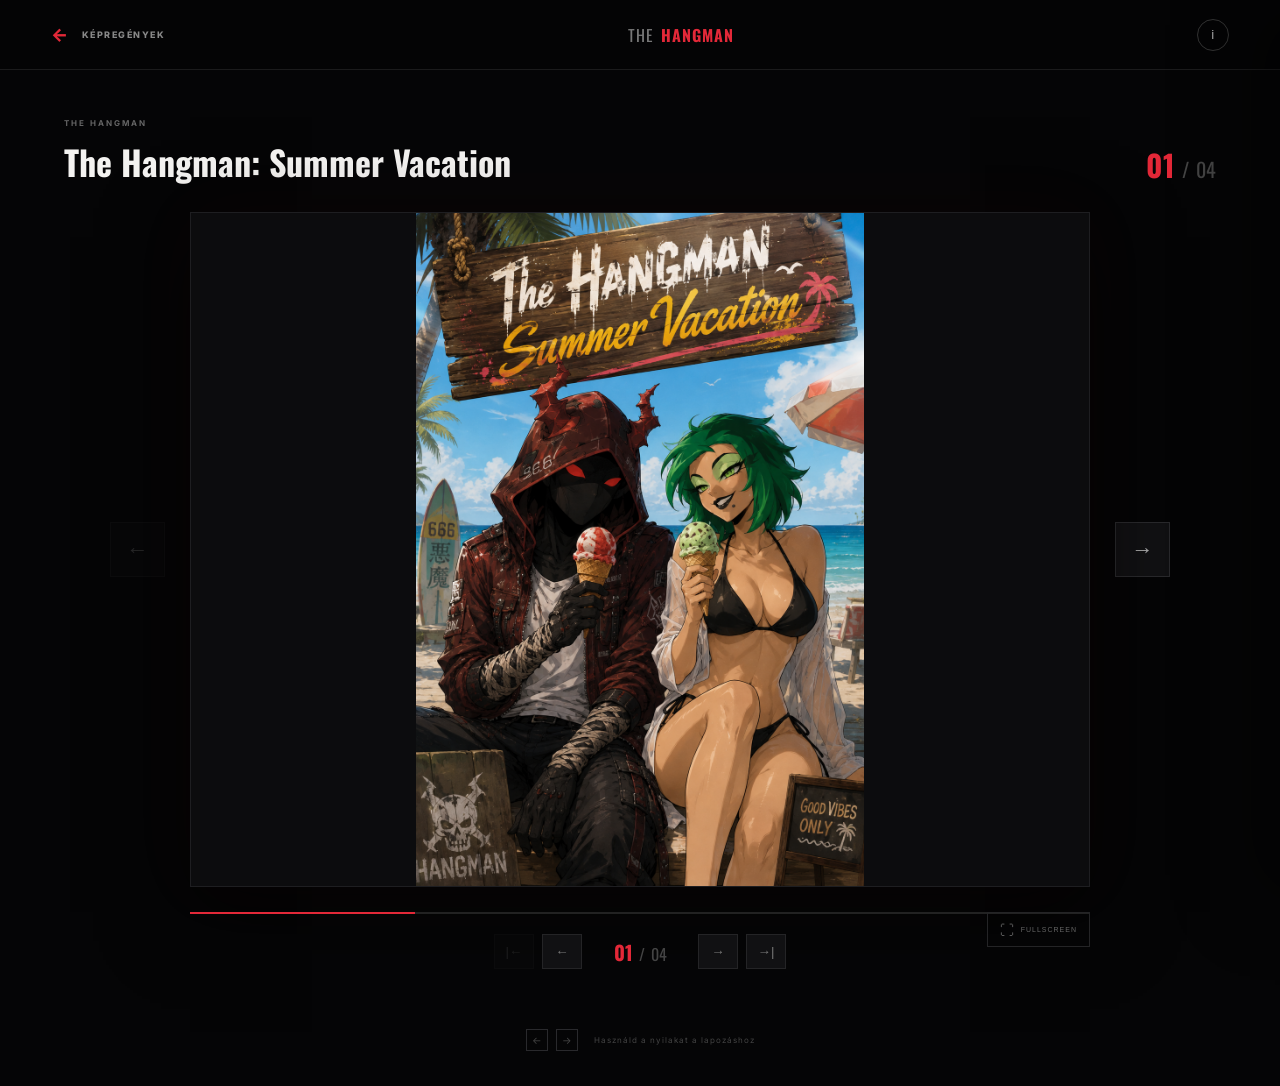
==== kepregeny.html @ f6c40717 "the hangman" ====
<!DOCTYPE html>
<html lang="hu">
<head>
<meta charset="UTF-8">
<meta name="viewport" content="width=device-width, initial-scale=1.0">
<title>Képregény olvasó | The Hangman</title>
<link rel="stylesheet" href="styles.css">
<link rel="preconnect" href="https://fonts.googleapis.com">
<link rel="preconnect" href="https://fonts.gstatic.com" crossorigin>
<link href="https://fonts.googleapis.com/css2?family=Inter:wght@400;500;600;700;800&family=Oswald:wght@400;500;600;700&display=swap" rel="stylesheet">
</head>

<body class="reader-body">

<header class="reader-navbar">

    <a href="kepregenyek.html" class="reader-back">
        <span>←</span>
        KÉPREGÉNYEK
    </a>

    <div class="reader-title">
        <span>THE</span>
        <strong>HANGMAN</strong>
    </div>

    <button class="reader-info-button" onclick="toggleInfo()">
        i
    </button>

</header>


<main class="reader">

    <div class="reader-top">

        <div class="reader-series">
            <span>THE HANGMAN</span>
            <h1 id="comicTitle">BETÖLTÉS...</h1>
        </div>

        <div class="reader-page-count">
            <strong id="currentPage">01</strong>
            <span>/</span>
            <span id="totalPages">01</span>
        </div>

    </div>


    <div class="reader-area">

        <button
            class="reader-arrow reader-prev"
            id="prevButton"
            onclick="previousPage()">

            <span>←</span>

        </button>


        <div class="comic-viewer" id="comicViewer">

            <div class="loading">
                <div class="loading-spinner"></div>
                <span>KÉPREGÉNY BETÖLTÉSE...</span>
            </div>

            <img
                id="comicPage"
                src=""
                alt="Képregény oldal">

            <div class="page-click-left" onclick="previousPage()"></div>
            <div class="page-click-right" onclick="nextPage()"></div>

        </div>


        <button
            class="reader-arrow reader-next"
            id="nextButton"
            onclick="nextPage()">

            <span>→</span>

        </button>

    </div>


    <div class="reader-controls">

        <div class="reader-progress">

            <div class="progress-track">
                <div
                    class="progress-fill"
                    id="progressFill">
                </div>
            </div>

        </div>


        <div class="reader-control-buttons">

            <button onclick="firstPage()" id="firstButton">
                |←
            </button>

            <button onclick="previousPage()">
                ←
            </button>

            <div class="page-display">
                <strong id="pageNumber">01</strong>
                <span>/</span>
                <span id="pageTotal">01</span>
            </div>

            <button onclick="nextPage()">
                →
            </button>

            <button onclick="lastPage()" id="lastButton">
                →|
            </button>

        </div>


        <button
            class="fullscreen-button"
            onclick="toggleFullscreen()">

            ⛶
            <span>FULLSCREEN</span>

        </button>

    </div>

</main>


<div class="reader-info-panel" id="infoPanel">

    <button
        class="close-info"
        onclick="toggleInfo()">
        ×
    </button>

    <div class="info-panel-content">

        <div class="section-label">
            <span></span>
            KÉPREGÉNY INFORMÁCIÓ
        </div>

        <h2 id="infoTitle">
            BETÖLTÉS...
        </h2>

        <p id="infoDescription">
            A képregény adatai betöltés alatt.
        </p>

        <div class="info-details">

            <div>
                <span>SOROZAT</span>
                <strong id="infoSeries">
                    THE HANGMAN
                </strong>
            </div>

            <div>
                <span>KIADÁS</span>
                <strong id="infoIssue">
                    #01
                </strong>
            </div>

            <div>
                <span>OLDALAK</span>
                <strong id="infoPages">
                    00
                </strong>
            </div>

        </div>

    </div>

</div>


<div class="reader-help">

    <span>←</span>
    <span>→</span>
    <p>Használd a nyilakat a lapozáshoz</p>

</div>


<script src="script.js"></script>

<script>

const comics = {

    1: {
        title: "The Hangman: Summer Vacation",
        issue: "#01",
        series: "THE HANGMAN",
        description:
            "Hóhér történetének első fejezete. Egy sötét világ, ahol az igazság és a bosszú határai lassan elmosódnak.",
        pages: [
            "kepek/summervacation.webp",
            "kepek/beach1.webp",
            "kepek/beach2.webp",
            "kepek/beach3.webp"
        ]
    },

    2: {
        title: "A SÖTÉT ÚT",
        issue: "#02",
        series: "THE HANGMAN",
        description:
            "Hóhér egy újabb ügy nyomába ered, amely egy olyan ellenséghez vezeti, akire nem számított.",
        pages: [
            "kepek/summervacation2.webp",
            "kepek/summervacation2_1.webp",
            "kepek/summervacation2_2.webp",
            "kepek/summervacation2_3.webp",
            "kepek/summervacation2_4.webp"
        ]
    },

    3: {
        title: "A VÖRÖS ÉJSZAKA",
        issue: "#03",
        series: "THE HANGMAN",
        description:
            "Egy különálló történet az éjszaka mélyéről. Hóhér múltjának egy újabb darabja kerül felszínre.",
        pages: [
            "kepek/hellishcover.webp",
            "kepek/hellishh1.webp",
            "kepek/hellishh2.webp",
            "kepek/hellishh3.webp",
            "kepek/hellishh4.webp"
        ]
    }

};


const params = new URLSearchParams(window.location.search);

const comicId = params.get("id") || "1";

const comic = comics[comicId] || comics[1];

let currentPageIndex = 0;


const comicImage = document.getElementById("comicPage");
const comicTitle = document.getElementById("comicTitle");
const currentPage = document.getElementById("currentPage");
const totalPages = document.getElementById("totalPages");

const pageNumber = document.getElementById("pageNumber");
const pageTotal = document.getElementById("pageTotal");

const progressFill = document.getElementById("progressFill");

const prevButton = document.getElementById("prevButton");
const nextButtonElement = document.getElementById("nextButton");

const infoTitle = document.getElementById("infoTitle");
const infoDescription = document.getElementById("infoDescription");
const infoSeries = document.getElementById("infoSeries");
const infoIssue = document.getElementById("infoIssue");
const infoPages = document.getElementById("infoPages");


function padNumber(number) {

    return String(number).padStart(2, "0");

}


function loadComic() {

    comicTitle.textContent = comic.title;

    totalPages.textContent =
        padNumber(comic.pages.length);

    pageTotal.textContent =
        padNumber(comic.pages.length);

    infoTitle.textContent =
        comic.title;

    infoDescription.textContent =
        comic.description;

    infoSeries.textContent =
        comic.series;

    infoIssue.textContent =
        comic.issue;

    infoPages.textContent =
        padNumber(comic.pages.length);

    loadPage();

}


function loadPage() {

    const loading =
        document.querySelector(".loading");

    loading.style.display = "flex";

    comicImage.classList.remove("loaded");

    const newImage = new Image();

    newImage.onload = function() {

        comicImage.src =
            comic.pages[currentPageIndex];

        loading.style.display = "none";

        setTimeout(() => {
            comicImage.classList.add("loaded");
        }, 30);

    };

    newImage.onerror = function() {

        loading.innerHTML = `
            <span style="color:#e32838;">
                A KÉP NEM TALÁLHATÓ
            </span>
        `;

    };

    newImage.src =
        comic.pages[currentPageIndex];


    const page = currentPageIndex + 1;
    const total = comic.pages.length;

    currentPage.textContent =
        padNumber(page);

    pageNumber.textContent =
        padNumber(page);

    const progress =
        (page / total) * 100;

    progressFill.style.width =
        progress + "%";


    updateButtons();

}


function updateButtons() {

    prevButton.disabled =
        currentPageIndex === 0;

    document.getElementById("firstButton").disabled =
        currentPageIndex === 0;

    nextButtonElement.disabled =
        currentPageIndex === comic.pages.length - 1;

    document.getElementById("lastButton").disabled =
        currentPageIndex === comic.pages.length - 1;

}


function nextPage() {

    if (
        currentPageIndex <
        comic.pages.length - 1
    ) {

        currentPageIndex++;

        loadPage();

    }

}


function previousPage() {

    if (currentPageIndex > 0) {

        currentPageIndex--;

        loadPage();

    }

}


function firstPage() {

    currentPageIndex = 0;

    loadPage();

}


function lastPage() {

    currentPageIndex =
        comic.pages.length - 1;

    loadPage();

}


document.addEventListener(
    "keydown",
    function(event) {

        if (event.key === "ArrowRight") {
            nextPage();
        }

        if (event.key === "ArrowLeft") {
            previousPage();
        }

        if (event.key === "Home") {
            firstPage();
        }

        if (event.key === "End") {
            lastPage();
        }

    }
);


function toggleInfo() {

    document
        .getElementById("infoPanel")
        .classList.toggle("active");

}


function toggleFullscreen() {

    const viewer =
        document.getElementById("comicViewer");

    if (!document.fullscreenElement) {

        viewer.requestFullscreen();

    } else {

        document.exitFullscreen();

    }

}


loadComic();

</script>

</body>
</html>
---- styles.css ----
* {
    margin: 0;
    padding: 0;
    box-sizing: border-box;
}

:root {
    --black: #080809;
    --dark: #101011;
    --dark2: #151517;
    --red: #b51624;
    --red-light: #e32838;
    --white: #f4f3f1;
    --gray: #969598;
    --border: rgba(255,255,255,0.09);
}

html {
    scroll-behavior: smooth;
}

body {
    background: var(--black);
    color: var(--white);
    font-family: "Inter", sans-serif;
    overflow-x: hidden;
}

a {
    color: inherit;
    text-decoration: none;
}

.page-background {
    position: fixed;
    inset: 0;
    background:
        radial-gradient(circle at 80% 20%, rgba(181,22,36,0.12), transparent 30%),
        radial-gradient(circle at 10% 70%, rgba(181,22,36,0.06), transparent 25%);
    pointer-events: none;
    z-index: -1;
}

.navbar {
    height: 82px;
    padding: 0 6%;
    display: flex;
    align-items: center;
    justify-content: space-between;
    position: absolute;
    top: 0;
    left: 0;
    right: 0;
    z-index: 20;
    border-bottom: 1px solid rgba(255,255,255,0.07);
    background: rgba(5,5,6,0.45);
    backdrop-filter: blur(15px);
}

.logo {
    display: flex;
    align-items: center;
    gap: 11px;
    font-family: "Oswald", sans-serif;
    letter-spacing: 1px;
}

.logo-mark {
    width: 36px;
    height: 36px;
    background: var(--red);
    display: flex;
    justify-content: center;
    align-items: center;
    font-size: 20px;
    font-weight: 700;
    transform: skew(-8deg);
}

.logo-text {
    font-size: 17px;
}

.logo-text strong {
    color: var(--red-light);
}

.nav-links {
    display: flex;
    gap: 34px;
    margin-left: 80px;
}

.nav-links a {
    color: #a8a7a9;
    font-size: 12px;
    font-weight: 600;
    letter-spacing: 1.3px;
    transition: 0.3s;
    position: relative;
}

.nav-links a:hover,
.nav-links a.active {
    color: white;
}

.nav-links a.active::after {
    content: "";
    position: absolute;
    left: 0;
    bottom: -31px;
    width: 100%;
    height: 2px;
    background: var(--red-light);
}

.nav-right {
    display: flex;
    align-items: center;
    gap: 14px;
}

.search-button {
    background: transparent;
    border: 1px solid var(--border);
    color: white;
    width: 40px;
    height: 40px;
    cursor: pointer;
    font-size: 23px;
}

.nav-button,
.primary-button {
    background: var(--red);
    padding: 13px 20px;
    font-size: 11px;
    font-weight: 800;
    letter-spacing: 1.2px;
    transition: 0.3s;
}

.nav-button:hover,
.primary-button:hover {
    background: var(--red-light);
    transform: translateY(-2px);
}

.hero {
    min-height: 850px;
    height: 100vh;
    max-height: 1000px;
    position: relative;
    display: flex;
    align-items: center;
    overflow: hidden;
    background:
        linear-gradient(90deg, #070708 0%, rgba(7,7,8,0.96) 30%, rgba(7,7,8,0.3) 75%, rgba(7,7,8,0.8) 100%),
        url("images/hangman-hero-bg.jpg") center/cover;
}

.hero-overlay {
    position: absolute;
    inset: 0;
    background: linear-gradient(0deg, var(--black) 0%, transparent 25%);
}

.hero-content {
    position: relative;
    z-index: 5;
    margin-left: 8%;
    width: 540px;
    padding-top: 70px;
}

.hero-tag,
.section-label {
    display: flex;
    align-items: center;
    gap: 10px;
    color: #aaa;
    font-size: 10px;
    font-weight: 700;
    letter-spacing: 2.2px;
}

.hero-tag span,
.section-label span {
    width: 25px;
    height: 2px;
    background: var(--red-light);
}

.hero h1 {
    font-family: "Oswald", sans-serif;
    font-size: clamp(80px, 10vw, 150px);
    line-height: 0.82;
    letter-spacing: -4px;
    margin: 28px 0;
}

.hero h1 span {
    color: var(--red-light);
}

.hero-description {
    color: #aaa9ab;
    max-width: 480px;
    line-height: 1.8;
    font-size: 14px;
}

.hero-buttons {
    display: flex;
    gap: 12px;
    margin-top: 32px;
}

.primary-button {
    display: inline-flex;
    gap: 12px;
    align-items: center;
}

.secondary-button {
    display: inline-flex;
    align-items: center;
    gap: 25px;
    border: 1px solid rgba(255,255,255,0.15);
    padding: 13px 20px;
    font-size: 11px;
    font-weight: 700;
    letter-spacing: 1px;
    transition: 0.3s;
}

.secondary-button:hover {
    border-color: var(--red);
    background: rgba(181,22,36,0.1);
}

.hero-info {
    display: flex;
    margin-top: 70px;
    gap: 45px;
}

.hero-info div {
    display: flex;
    flex-direction: column;
    gap: 4px;
}

.hero-info strong {
    font-family: "Oswald", sans-serif;
    font-size: 20px;
}

.hero-info span {
    color: #666;
    font-size: 8px;
    letter-spacing: 1.5px;
}

.hero-character {
    position: absolute;
    right: 2%;
    bottom: -4%;
    width: 58%;
    height: 94%;
    display: flex;
    justify-content: center;
    align-items: flex-end;
}

.hero-character img {
    height: 100%;
    max-width: 100%;
    object-fit: contain;
    object-position: bottom;
    position: relative;
    z-index: 2;
    filter: drop-shadow(0 0 50px rgba(0,0,0,0.8));
}

.character-glow {
    position: absolute;
    width: 500px;
    height: 500px;
    border-radius: 50%;
    background: rgba(181,22,36,0.18);
    filter: blur(100px);
}

.hero-scroll {
    position: absolute;
    bottom: 35px;
    left: 8%;
    display: flex;
    align-items: center;
    gap: 12px;
    color: #555;
    font-size: 8px;
    letter-spacing: 2px;
}

.hero-scroll span {
    width: 35px;
    height: 1px;
    background: #555;
}

.intro-section,
.featured-section,
.hangman-section,
.world-section {
    padding: 130px 8%;
}

.intro-grid {
    display: grid;
    grid-template-columns: 1fr 1fr;
    gap: 100px;
    margin-top: 45px;
}

.intro-title h2,
.hangman-content h2,
.world-header h2 {
    font-family: "Oswald", sans-serif;
    font-size: clamp(50px, 6vw, 85px);
    line-height: 0.95;
}

.intro-title span,
.hangman-content h2 span,
.world-header h2 span {
    color: var(--red-light);
}

.intro-text {
    max-width: 500px;
    padding-top: 5px;
}

.intro-text p {
    color: #8e8d90;
    line-height: 1.8;
    font-size: 14px;
    margin-bottom: 18px;
}

.text-link,
.view-all {
    display: inline-flex;
    gap: 20px;
    align-items: center;
    color: white;
    font-size: 10px;
    font-weight: 800;
    letter-spacing: 1.5px;
    margin-top: 20px;
}

.text-link span,
.view-all span {
    color: var(--red-light);
    font-size: 18px;
}

.section-heading {
    display: flex;
    justify-content: space-between;
    align-items: end;
    margin-bottom: 45px;
}

.section-heading h2 {
    font-family: "Oswald", sans-serif;
    font-size: 55px;
    margin-top: 10px;
}

.comic-grid {
    display: grid;
    grid-template-columns: 1.4fr 1fr 1fr;
    gap: 18px;
}

.comic-card {
    background: var(--dark2);
    transition: 0.4s;
}

.comic-card:hover {
    transform: translateY(-7px);
}

.comic-image {
    height: 420px;
    position: relative;
    overflow: hidden;
}

.comic-card.large .comic-image {
    height: 500px;
}

.comic-image img {
    width: 100%;
    height: 100%;
    object-fit: cover;
    transition: 0.5s;
}

.comic-card:hover .comic-image img {
    transform: scale(1.05);
}

.comic-number {
    position: absolute;
    top: 18px;
    left: 18px;
    background: var(--red);
    padding: 8px 12px;
    font-family: "Oswald", sans-serif;
    font-size: 14px;
}

.comic-hover {
    position: absolute;
    inset: 0;
    display: flex;
    justify-content: center;
    align-items: center;
    gap: 15px;
    background: rgba(120,0,10,0.6);
    opacity: 0;
    transition: 0.3s;
}

.comic-card:hover .comic-hover {
    opacity: 1;
}

.comic-hover span {
    font-size: 11px;
    font-weight: 800;
    letter-spacing: 2px;
}

.comic-hover strong {
    font-size: 24px;
}

.comic-info {
    padding: 20px;
    display: flex;
    justify-content: space-between;
    align-items: center;
}

.comic-info small {
    color: #666;
    font-size: 8px;
    letter-spacing: 1.5px;
}

.comic-info h3 {
    font-family: "Oswald", sans-serif;
    font-size: 20px;
    margin-top: 4px;
}

.arrow {
    color: var(--red-light);
    font-size: 22px;
}

.hangman-section {
    display: grid;
    grid-template-columns: 1fr 1fr;
    gap: 100px;
    align-items: center;
    background: #0d0d0f;
}

.hangman-image {
    height: 650px;
    position: relative;
    overflow: hidden;
}

.hangman-image img {
    width: 100%;
    height: 100%;
    object-fit: cover;
    filter: grayscale(100%);
    transition: 0.5s;
}

.hangman-image:hover img {
    filter: grayscale(30%);
    transform: scale(1.03);
}

.red-line {
    position: absolute;
    width: 5px;
    height: 130px;
    background: var(--red-light);
    left: 0;
    top: 50px;
    z-index: 2;
}

.hangman-content p {
    color: #8b898c;
    line-height: 1.9;
    max-width: 500px;
    margin: 30px 0;
    font-size: 14px;
}

.character-stats {
    display: flex;
    gap: 45px;
    border-top: 1px solid var(--border);
    border-bottom: 1px solid var(--border);
    padding: 25px 0;
    margin-bottom: 35px;
}

.stat {
    display: flex;
    flex-direction: column;
    gap: 5px;
}

.stat strong {
    font-family: "Oswald", sans-serif;
    font-size: 27px;
}

.stat span {
    color: #666;
    font-size: 8px;
    letter-spacing: 1.3px;
}

.world-section {
    background: #09090a;
}

.world-header {
    display: grid;
    grid-template-columns: 1fr 1fr;
    align-items: end;
    gap: 80px;
}

.world-header p {
    color: #777;
    font-size: 14px;
    line-height: 1.8;
    max-width: 480px;
}

.world-cards {
    display: grid;
    grid-template-columns: repeat(3, 1fr);
    gap: 18px;
    margin-top: 65px;
}

.world-card {
    min-height: 310px;
    background: #111113;
    border: 1px solid var(--border);
    padding: 30px;
    position: relative;
    overflow: hidden;
    transition: 0.4s;
}

.world-card:hover {
    border-color: rgba(227,40,56,0.5);
    transform: translateY(-6px);
}

.world-card-number {
    position: absolute;
    right: 25px;
    top: 22px;
    color: #333;
    font-family: "Oswald", sans-serif;
    font-size: 20px;
}

.world-card-icon {
    color: var(--red-light);
    font-size: 35px;
    margin-bottom: 60px;
}

.world-card h3 {
    font-family: "Oswald", sans-serif;
    font-size: 28px;
}

.world-card p {
    color: #666;
    font-size: 12px;
    line-height: 1.6;
    margin: 10px 0 25px;
}

.world-card > span {
    color: #aaa;
    font-size: 9px;
    font-weight: 800;
    letter-spacing: 1.5px;
}

.quote-section {
    min-height: 500px;
    padding: 120px 8%;
    display: flex;
    flex-direction: column;
    justify-content: center;
    align-items: center;
    text-align: center;
    background:
        linear-gradient(rgba(8,8,9,0.82), rgba(8,8,9,0.95)),
        url("images/hangman-quote-bg.jpg") center/cover;
}

.quote-mark {
    font-family: Georgia, serif;
    color: var(--red);
    font-size: 90px;
    height: 70px;
}

.quote-section blockquote {
    font-family: "Oswald", sans-serif;
    font-size: clamp(35px, 5vw, 65px);
    line-height: 1;
    margin: 20px 0;
}

.quote-line {
    width: 50px;
    height: 2px;
    background: var(--red-light);
    margin: 20px 0;
}

.quote-section > span {
    color: #666;
    font-size: 9px;
    letter-spacing: 2px;
}

.footer {
    background: #050506;
    padding: 70px 8% 25px;
    border-top: 1px solid var(--border);
}

.footer-top {
    display: flex;
    justify-content: space-between;
    padding-bottom: 60px;
}

.footer-brand {
    max-width: 320px;
}

.footer-brand p {
    color: #555;
    font-size: 12px;
    line-height: 1.7;
    margin-top: 20px;
}

.footer-links {
    display: flex;
    gap: 100px;
}

.footer-links div {
    display: flex;
    flex-direction: column;
    gap: 13px;
}

.footer-links h4 {
    color: #777;
    font-size: 9px;
    letter-spacing: 2px;
    margin-bottom: 8px;
}

.footer-links a {
    color: #aaa;
    font-size: 11px;
    transition: 0.3s;
}

.footer-links a:hover {
    color: var(--red-light);
}

.footer-bottom {
    padding-top: 25px;
    border-top: 1px solid var(--border);
    display: flex;
    justify-content: space-between;
    color: #444;
    font-size: 8px;
    letter-spacing: 1.2px;
}

.search-overlay {
    position: fixed;
    inset: 0;
    background: rgba(5,5,6,0.97);
    z-index: 100;
    display: none;
    padding: 150px 12%;
}

.search-overlay.active {
    display: block;
}

.close-search {
    position: absolute;
    right: 5%;
    top: 5%;
    background: none;
    border: 0;
    color: white;
    font-size: 40px;
    cursor: pointer;
}

.search-box {
    border-bottom: 2px solid #333;
    display: flex;
    align-items: center;
    gap: 20px;
    padding: 20px 0;
}

.search-box span {
    color: var(--red-light);
    font-size: 30px;
}

.search-box input {
    flex: 1;
    background: none;
    border: 0;
    outline: none;
    color: white;
    font-size: 35px;
    font-family: "Oswald", sans-serif;
}

.search-results {
    margin-top: 30px;
    color: #777;
}

@media (max-width: 1000px) {
    .nav-links {
        display: none;
    }

    .hero-character {
        opacity: 0.45;
        width: 80%;
    }

    .hero-content {
        margin-left: 7%;
    }

    .intro-grid,
    .hangman-section,
    .world-header {
        grid-template-columns: 1fr;
        gap: 45px;
    }

    .comic-grid {
        grid-template-columns: 1fr 1fr;
    }

    .comic-card.large {
        grid-column: span 2;
    }

    .world-cards {
        grid-template-columns: 1fr;
    }
}

@media (max-width: 650px) {
    .navbar {
        padding: 0 5%;
    }

    .nav-button {
        display: none;
    }

    .hero {
        min-height: 750px;
    }

    .hero-content {
        margin: 0 6%;
        width: auto;
    }

    .hero h1 {
        font-size: 80px;
    }

    .hero-character {
        width: 100%;
        right: -25%;
        opacity: 0.3;
    }

    .hero-info {
        gap: 20px;
    }

    .intro-section,
    .featured-section,
    .hangman-section,
    .world-section {
        padding: 80px 6%;
    }

    .comic-grid {
        grid-template-columns: 1fr;
    }

    .comic-card.large {
        grid-column: span 1;
    }

    .comic-image,
    .comic-card.large .comic-image {
        height: 430px;
    }

    .section-heading {
        align-items: start;
        flex-direction: column;
        gap: 20px;
    }

    .hangman-image {
        height: 450px;
    }

    .footer-top,
    .footer-bottom {
        flex-direction: column;
        gap: 40px;
    }

    .footer-links {
        gap: 50px;
    }

    .quote-section {
        padding: 90px 6%;
    }
}


.comics-hero {
    min-height: 590px;
    padding: 170px 8% 90px;
    position: relative;
    overflow: hidden;
    display: flex;
    align-items: center;
    background:
        linear-gradient(90deg, #080809 0%, #080809 45%, rgba(8,8,9,0.82) 100%),
        url("images/hangman-hero-bg.jpg") center/cover;
    border-bottom: 1px solid var(--border);
}

.comics-hero::after {
    content: "";
    position: absolute;
    right: -150px;
    top: -250px;
    width: 600px;
    height: 600px;
    border: 1px solid rgba(181,22,36,0.25);
    border-radius: 50%;
}

.comics-hero-content {
    max-width: 700px;
    position: relative;
    z-index: 2;
}

.comics-hero h1 {
    font-family: "Oswald", sans-serif;
    font-size: clamp(65px, 9vw, 125px);
    line-height: 0.9;
    letter-spacing: -3px;
    margin: 25px 0;
}

.comics-hero p {
    max-width: 590px;
    color: #858387;
    font-size: 14px;
    line-height: 1.9;
}

.comic-counter {
    display: flex;
    align-items: center;
    gap: 15px;
    margin-top: 35px;
}

.comic-counter strong {
    font-family: "Oswald", sans-serif;
    font-size: 28px;
    color: var(--red-light);
}

.comic-counter span {
    color: #666;
    font-size: 9px;
    letter-spacing: 1.5px;
}

.comics-hero-decoration {
    position: absolute;
    right: 8%;
    bottom: 50px;
    display: flex;
    flex-direction: column;
    align-items: center;
    font-family: "Oswald", sans-serif;
    color: rgba(255,255,255,0.035);
    z-index: 1;
}

.comics-hero-decoration span {
    font-size: 35px;
    letter-spacing: 10px;
}

.comics-hero-decoration strong {
    font-size: 350px;
    line-height: 0.7;
    color: rgba(181,22,36,0.07);
}

.comics-section {
    padding: 100px 8% 130px;
}

.comics-toolbar {
    display: flex;
    align-items: end;
    justify-content: space-between;
    margin-bottom: 45px;
}

.comics-toolbar h2 {
    font-family: "Oswald", sans-serif;
    font-size: 48px;
    margin-top: 12px;
}

.comic-filter {
    display: flex;
    gap: 7px;
    border-bottom: 1px solid var(--border);
}

.filter {
    background: transparent;
    border: 0;
    color: #666;
    padding: 12px 15px;
    cursor: pointer;
    font-size: 9px;
    font-weight: 800;
    letter-spacing: 1px;
    position: relative;
    transition: 0.3s;
}

.filter:hover {
    color: white;
}

.filter.active {
    color: white;
}

.filter.active::after {
    content: "";
    position: absolute;
    left: 15px;
    right: 15px;
    bottom: -1px;
    height: 2px;
    background: var(--red-light);
}

.comic-catalog {
    display: grid;
    grid-template-columns: repeat(3, 1fr);
    gap: 35px 20px;
}

.catalog-card {
    display: block;
    min-width: 0;
    transition:
        opacity 0.25s,
        transform 0.25s;
}

.catalog-cover {
    height: 540px;
    position: relative;
    overflow: hidden;
    background: #111113;
}

.catalog-cover img {
    width: 100%;
    height: 100%;
    object-fit: cover;
    transition: 0.6s;
}

.catalog-card:hover .catalog-cover img {
    transform: scale(1.045);
}

.cover-overlay {
    position: absolute;
    inset: 0;
    background:
        linear-gradient(
            180deg,
            rgba(0,0,0,0.2),
            transparent 35%,
            rgba(0,0,0,0.85)
        );
}

.issue-number {
    position: absolute;
    top: 20px;
    left: 20px;
    background: var(--red);
    padding: 9px 13px;
    font-family: "Oswald", sans-serif;
    font-size: 15px;
    z-index: 2;
}

.cover-status {
    position: absolute;
    top: 24px;
    right: 20px;
    display: flex;
    align-items: center;
    gap: 7px;
    font-size: 8px;
    letter-spacing: 1.3px;
    color: white;
    z-index: 2;
}

.cover-status span {
    width: 6px;
    height: 6px;
    background: #d51d31;
    border-radius: 50%;
    box-shadow: 0 0 10px rgba(213,29,49,0.8);
}

.special-status {
    color: #ddd;
}

.read-overlay {
    position: absolute;
    inset: 0;
    display: flex;
    justify-content: center;
    align-items: center;
    flex-direction: column;
    gap: 15px;
    background: rgba(100,0,10,0.62);
    opacity: 0;
    transition: 0.35s;
}

.catalog-card:hover .read-overlay {
    opacity: 1;
}

.read-circle {
    width: 70px;
    height: 70px;
    border: 1px solid rgba(255,255,255,0.7);
    border-radius: 50%;
    display: flex;
    align-items: center;
    justify-content: center;
    font-size: 28px;
    transition: 0.3s;
}

.catalog-card:hover .read-circle {
    background: white;
    color: var(--red);
}

.read-overlay span {
    font-size: 9px;
    letter-spacing: 2px;
    font-weight: 800;
}

.catalog-info {
    display: flex;
    justify-content: space-between;
    align-items: start;
    padding: 19px 2px;
    gap: 15px;
}

.catalog-series {
    color: #666;
    font-size: 8px;
    font-weight: 700;
    letter-spacing: 1.7px;
}

.catalog-info h3 {
    font-family: "Oswald", sans-serif;
    font-size: 23px;
    margin-top: 5px;
    transition: 0.3s;
}

.catalog-card:hover .catalog-info h3 {
    color: var(--red-light);
}

.catalog-info p {
    color: #555;
    font-size: 10px;
    margin-top: 7px;
}

.catalog-meta {
    display: flex;
    gap: 7px;
    align-items: center;
    color: #555;
    white-space: nowrap;
    font-size: 8px;
    letter-spacing: 1px;
}

.catalog-meta span:first-child {
    color: #999;
}

.coming-soon {
    cursor: default;
}

.coming-cover {
    height: 540px;
    border: 1px dashed #27272a;
    background:
        radial-gradient(
            circle at center,
            rgba(181,22,36,0.09),
            transparent 55%
        ),
        #0c0c0e;
    display: flex;
    align-items: center;
    justify-content: center;
    flex-direction: column;
    position: relative;
}

.coming-symbol {
    font-family: "Oswald", sans-serif;
    font-size: 160px;
    color: rgba(181,22,36,0.08);
    line-height: 1;
}

.coming-cover span {
    color: #555;
    font-size: 8px;
    letter-spacing: 3px;
    margin-top: 25px;
}

.coming-cover strong {
    position: absolute;
    top: 20px;
    left: 20px;
    color: #333;
    font-family: "Oswald", sans-serif;
    font-size: 18px;
}

.comic-bottom {
    min-height: 480px;
    padding: 100px 8%;
    display: flex;
    align-items: center;
    position: relative;
    overflow: hidden;
    background:
        linear-gradient(
            90deg,
            #0d0d0f,
            rgba(13,13,15,0.88)
        ),
        url("images/hangman-quote-bg.jpg") center/cover;
}

.comic-bottom::after {
    content: "H";
    position: absolute;
    right: 7%;
    top: 30px;
    font-family: "Oswald", sans-serif;
    font-size: 500px;
    line-height: 1;
    color: rgba(181,22,36,0.035);
}

.comic-bottom-content {
    position: relative;
    z-index: 2;
    max-width: 650px;
}

.comic-bottom h2 {
    font-family: "Oswald", sans-serif;
    font-size: clamp(50px, 6vw, 80px);
    line-height: 0.95;
    margin: 25px 0;
}

.comic-bottom h2 span {
    color: var(--red-light);
}

.comic-bottom p {
    color: #777;
    max-width: 500px;
    font-size: 13px;
    line-height: 1.8;
    margin-bottom: 30px;
}


@media (max-width: 900px) {

    .comic-catalog {
        grid-template-columns: repeat(2, 1fr);
    }

    .comics-toolbar {
        align-items: start;
        flex-direction: column;
        gap: 25px;
    }

    .comics-hero-decoration {
        opacity: 0.5;
        right: -30px;
    }

}


@media (max-width: 600px) {

    .comics-hero {
        min-height: 600px;
        padding: 150px 6% 70px;
    }

    .comics-hero h1 {
        font-size: 70px;
    }

    .comics-hero-decoration {
        display: none;
    }

    .comics-section {
        padding: 75px 6%;
    }

    .comic-catalog {
        grid-template-columns: 1fr;
    }

    .catalog-cover,
    .coming-cover {
        height: 500px;
    }

    .comic-filter {
        width: 100%;
        overflow-x: auto;
    }

    .filter {
        white-space: nowrap;
    }

    .comic-bottom {
        padding: 80px 6%;
    }

}


.reader-body {
    background: #050506;
    min-height: 100vh;
}

.reader-navbar {
    height: 70px;
    border-bottom: 1px solid var(--border);
    display: flex;
    align-items: center;
    justify-content: space-between;
    padding: 0 4%;
    background: rgba(5,5,6,0.94);
    backdrop-filter: blur(15px);
    position: sticky;
    top: 0;
    z-index: 50;
}

.reader-back {
    display: flex;
    align-items: center;
    gap: 12px;
    color: #888;
    font-size: 9px;
    font-weight: 800;
    letter-spacing: 1.5px;
    transition: 0.3s;
}

.reader-back span {
    color: var(--red-light);
    font-size: 18px;
}

.reader-back:hover {
    color: white;
}

.reader-title {
    display: flex;
    align-items: center;
    gap: 7px;
    font-family: "Oswald", sans-serif;
    letter-spacing: 1px;
}

.reader-title span {
    color: #777;
}

.reader-title strong {
    color: var(--red-light);
}

.reader-info-button {
    width: 32px;
    height: 32px;
    border-radius: 50%;
    border: 1px solid #333;
    background: transparent;
    color: #aaa;
    cursor: pointer;
    transition: 0.3s;
}

.reader-info-button:hover {
    background: var(--red);
    border-color: var(--red);
    color: white;
}

.reader {
    max-width: 1500px;
    margin: auto;
    padding: 40px 5% 60px;
}

.reader-top {
    display: flex;
    justify-content: space-between;
    align-items: end;
    margin-bottom: 25px;
}

.reader-series span {
    color: #666;
    font-size: 8px;
    letter-spacing: 2px;
    font-weight: 700;
}

.reader-series h1 {
    font-family: "Oswald", sans-serif;
    font-size: 34px;
    margin-top: 6px;
}

.reader-page-count {
    display: flex;
    align-items: baseline;
    gap: 7px;
    color: #444;
    font-family: "Oswald", sans-serif;
    font-size: 20px;
}

.reader-page-count strong {
    color: var(--red-light);
    font-size: 30px;
}

.reader-area {
    display: flex;
    align-items: center;
    justify-content: center;
    gap: 25px;
}

.comic-viewer {
    width: min(100%, 900px);
    height: min(75vh, 900px);
    min-height: 500px;
    position: relative;
    display: flex;
    justify-content: center;
    align-items: center;
    background: #0c0c0e;
    border: 1px solid #1e1e21;
    overflow: hidden;
    box-shadow:
        0 25px 80px rgba(0,0,0,0.55),
        0 0 70px rgba(181,22,36,0.04);
}

.comic-viewer img {
    max-width: 100%;
    max-height: 100%;
    width: auto;
    height: auto;
    object-fit: contain;
    opacity: 0;
    transition: opacity 0.25s ease;
    user-select: none;
    -webkit-user-drag: none;
}

.comic-viewer img.loaded {
    opacity: 1;
}

.loading {
    position: absolute;
    inset: 0;
    display: flex;
    justify-content: center;
    align-items: center;
    flex-direction: column;
    gap: 15px;
    color: #555;
    font-size: 8px;
    letter-spacing: 2px;
    z-index: 5;
}

.loading-spinner {
    width: 28px;
    height: 28px;
    border: 2px solid #222;
    border-top-color: var(--red-light);
    border-radius: 50%;
    animation: spin 0.8s linear infinite;
}

@keyframes spin {
    to {
        transform: rotate(360deg);
    }
}

.page-click-left,
.page-click-right {
    position: absolute;
    top: 0;
    bottom: 0;
    width: 25%;
    cursor: pointer;
    z-index: 3;
}

.page-click-left {
    left: 0;
}

.page-click-right {
    right: 0;
}

.reader-arrow {
    width: 55px;
    height: 55px;
    flex-shrink: 0;
    background: #111113;
    border: 1px solid #29292c;
    color: #aaa;
    cursor: pointer;
    transition: 0.3s;
    font-size: 22px;
}

.reader-arrow:hover:not(:disabled) {
    background: var(--red);
    border-color: var(--red);
    color: white;
}

.reader-arrow:disabled {
    opacity: 0.2;
    cursor: default;
}

.reader-controls {
    max-width: 900px;
    margin: 25px auto 0;
    position: relative;
}

.progress-track {
    width: 100%;
    height: 2px;
    background: #222;
}

.progress-fill {
    height: 100%;
    width: 0;
    background: var(--red-light);
    transition: width 0.25s ease;
}

.reader-control-buttons {
    display: flex;
    justify-content: center;
    align-items: center;
    gap: 8px;
    margin-top: 20px;
}

.reader-control-buttons button {
    width: 40px;
    height: 35px;
    background: #111113;
    border: 1px solid #242426;
    color: #777;
    cursor: pointer;
    transition: 0.3s;
}

.reader-control-buttons button:hover:not(:disabled) {
    color: white;
    border-color: var(--red);
}

.reader-control-buttons button:disabled {
    opacity: 0.2;
    cursor: default;
}

.page-display {
    min-width: 100px;
    display: flex;
    justify-content: center;
    align-items: baseline;
    gap: 6px;
    font-family: "Oswald", sans-serif;
}

.page-display strong {
    color: var(--red-light);
    font-size: 20px;
}

.page-display span {
    color: #444;
}

.fullscreen-button {
    position: absolute;
    right: 0;
    top: 0;
    height: 35px;
    padding: 0 12px;
    background: transparent;
    border: 1px solid #242426;
    color: #666;
    cursor: pointer;
    display: flex;
    align-items: center;
    gap: 7px;
    font-size: 14px;
}

.fullscreen-button:hover {
    color: white;
    border-color: #555;
}

.fullscreen-button span {
    font-size: 7px;
    letter-spacing: 1px;
}

.reader-info-panel {
    position: fixed;
    right: -430px;
    top: 0;
    bottom: 0;
    width: 430px;
    background: #0d0d0f;
    border-left: 1px solid #29292c;
    z-index: 100;
    transition: right 0.4s ease;
    padding: 120px 45px;
    box-shadow: -30px 0 70px rgba(0,0,0,0.4);
}

.reader-info-panel.active {
    right: 0;
}

.close-info {
    position: absolute;
    right: 30px;
    top: 30px;
    border: 0;
    background: none;
    color: #777;
    font-size: 35px;
    cursor: pointer;
}

.close-info:hover {
    color: white;
}

.info-panel-content h2 {
    font-family: "Oswald", sans-serif;
    font-size: 45px;
    margin: 25px 0;
}

.info-panel-content p {
    color: #777;
    font-size: 13px;
    line-height: 1.8;
}

.info-details {
    margin-top: 40px;
    border-top: 1px solid #222;
}

.info-details div {
    display: flex;
    justify-content: space-between;
    padding: 18px 0;
    border-bottom: 1px solid #222;
}

.info-details span {
    color: #555;
    font-size: 8px;
    letter-spacing: 1.5px;
}

.info-details strong {
    color: #aaa;
    font-size: 10px;
}

.reader-help {
    display: flex;
    justify-content: center;
    align-items: center;
    gap: 8px;
    color: #444;
    padding-bottom: 35px;
}

.reader-help span {
    width: 22px;
    height: 22px;
    border: 1px solid #29292c;
    display: flex;
    align-items: center;
    justify-content: center;
    font-size: 10px;
}

.reader-help p {
    margin-left: 8px;
    font-size: 8px;
    letter-spacing: 1px;
}


@media (max-width: 800px) {

    .reader {
        padding: 25px 3% 50px;
    }

    .reader-area {
        gap: 5px;
    }

    .reader-arrow {
        position: absolute;
        z-index: 10;
        bottom: 15px;
        width: 45px;
        height: 45px;
        background: rgba(10,10,11,0.85);
    }

    .reader-prev {
        left: 15px;
    }

    .reader-next {
        right: 15px;
    }

    .comic-viewer {
        width: 100%;
        height: 72vh;
        min-height: 450px;
    }

    .fullscreen-button {
        display: none;
    }

    .reader-info-panel {
        width: 100%;
        right: -100%;
    }

}

@media (max-width: 500px) {

    .reader-navbar {
        height: 60px;
        padding: 0 5%;
    }

    .reader-title {
        font-size: 12px;
    }

    .reader-back {
        font-size: 8px;
    }

    .reader-top {
        margin-bottom: 15px;
    }

    .reader-series h1 {
        font-size: 25px;
    }

    .reader-page-count {
        font-size: 15px;
    }

    .reader-page-count strong {
        font-size: 22px;
    }

    .comic-viewer {
        height: 70vh;
        min-height: 400px;
    }

    .reader-help {
        display: none;
    }

}
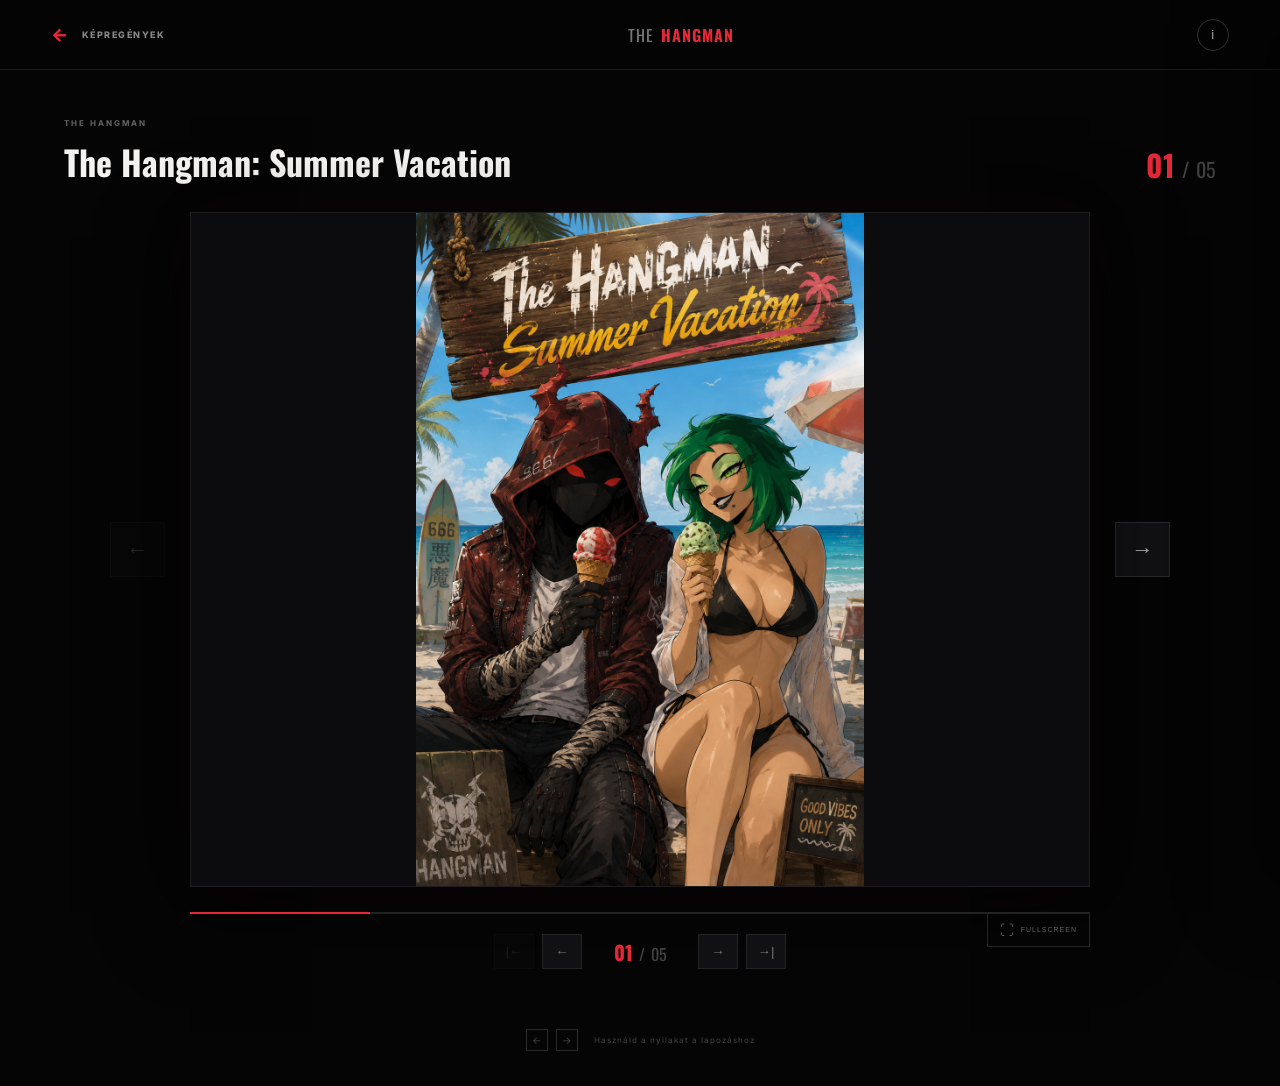
==== commit f2c443d6: "more more" ====
--- a/kepregeny.html
+++ b/kepregeny.html
@@ -224,12 +224,13 @@
             "kepek/summervacation.webp",
             "kepek/beach1.webp",
             "kepek/beach2.webp",
-            "kepek/beach3.webp"
+            "kepek/beach3.webp",
+            "kepek/beach4.webp"
         ]
     },
 
     2: {
-        title: "A SÖTÉT ÚT",
+        title: "The Hangman: Summer Vacation #2",
         issue: "#02",
         series: "THE HANGMAN",
         description:
@@ -238,13 +239,12 @@
             "kepek/summervacation2.webp",
             "kepek/summervacation2_1.webp",
             "kepek/summervacation2_2.webp",
-            "kepek/summervacation2_3.webp",
-            "kepek/summervacation2_4.webp"
+            "kepek/summervacation2_3.webp"
         ]
     },
 
     3: {
-        title: "A VÖRÖS ÉJSZAKA",
+        title: "The Hangman: Hellish Halloween",
         issue: "#03",
         series: "THE HANGMAN",
         description:
@@ -256,6 +256,34 @@
             "kepek/hellishh3.webp",
             "kepek/hellishh4.webp"
         ]
+    },
+    4:{
+        title: "The Hangman: First Comicon",
+        issue: "#04",
+        series: "THE HANGMAN",
+        description:
+            "Egy különleges kiadás, amely a rajongók számára készült, tartalmazva extra tartalmakat és illusztrációkat.",
+        pages: [
+            "kepek/comicon.webp",
+            "kepek/con1.webp",
+            "kepek/con2.webp",
+            "kepek/con3.webp",
+            "kepek/con4.webp",
+            "kepek/con5.webp"
+        ]
+    },
+    5:{
+        title: "The Hangman: Shopping",
+        issue: "#05",
+        series: "THE HANGMAN",
+        description:
+            "A sorozat befejező része, ahol minden szál összefut, és Hóhér végső döntéseit hozza meg.",
+        pages: [
+            "kepek/shopping.webp",
+            "kepek/shop1.webp",
+            "kepek/shop2.webp",
+            "kepek/shop3.webp"
+        ]
     }
 
 };
